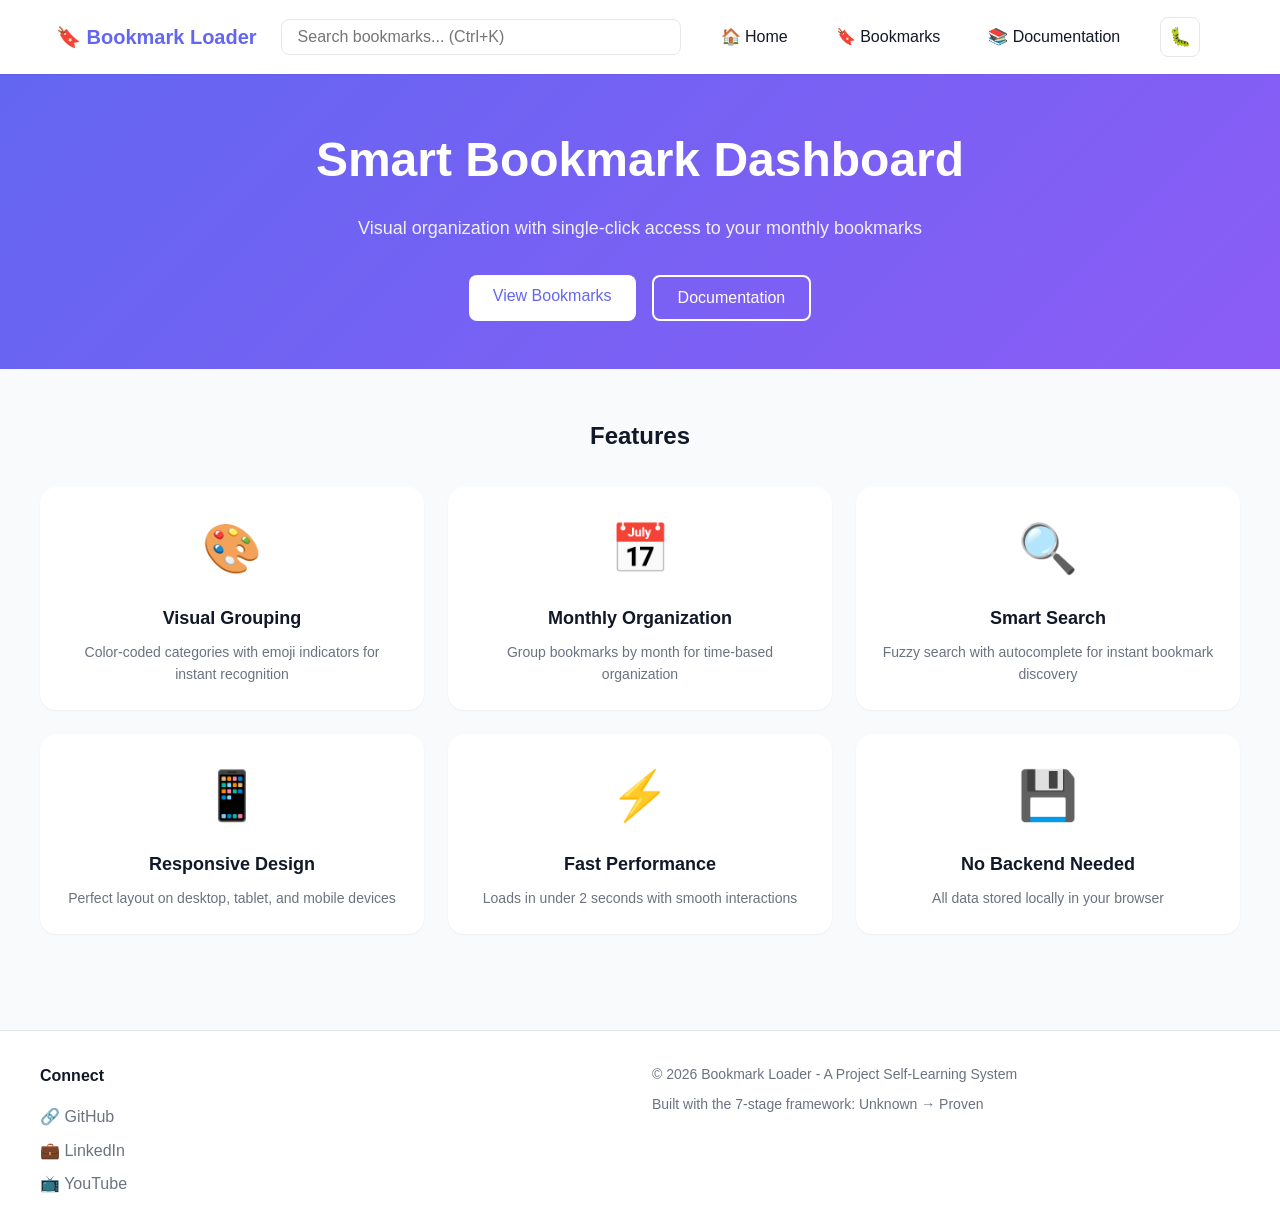
==== index.html @ 61cddf8b "feat: Initialize Project Self-Learning System framework Implement complete 7-stage structure from Un" ====
<!DOCTYPE html>
<html lang="en">
<head>
    <meta charset="UTF-8">
    <meta name="viewport" content="width=device-width, initial-scale=1.0">
    <meta name="description" content="Bookmark Dashboard - Visual organization for single-click access to your bookmarks">
    <title>Bookmark Loader - Smart Bookmark Dashboard</title>
    <link rel="stylesheet" href="css/main.css">
    <link rel="stylesheet" href="css/responsive.css">
</head>
<body>
    <!-- Debug Menu (hidden by default, shown when debug cookie is set) -->
    <nav id="debug-menu" class="debug-menu" style="display: none;">
        <div class="debug-menu-container">
            <span class="debug-label">DEBUG:</span>
            <div id="debug-menu-items"></div>
        </div>
    </nav>

    <!-- Main Navigation -->
    <nav class="main-nav">
        <div class="nav-container">
            <div class="nav-brand">
                <h1>🔖 Bookmark Loader</h1>
            </div>

            <!-- Search Bar -->
            <div class="nav-search">
                <input
                    type="text"
                    id="search-input"
                    placeholder="Search bookmarks... (Ctrl+K)"
                    autocomplete="off"
                />
                <div id="search-autocomplete" class="autocomplete-dropdown"></div>
            </div>

            <!-- Navigation Links -->
            <div class="nav-links" id="nav-links"></div>

            <!-- Debug Toggle Button -->
            <button id="debug-toggle" class="debug-toggle" title="Toggle Debug Menu">
                🐛
            </button>
        </div>
    </nav>

    <!-- Hero Section -->
    <section class="hero">
        <div class="hero-content">
            <h2>Smart Bookmark Dashboard</h2>
            <p>Visual organization with single-click access to your monthly bookmarks</p>
            <div class="hero-actions">
                <a href="bookmarks.html" class="btn btn-primary">View Bookmarks</a>
                <a href="markdown_renderer.html" class="btn btn-secondary">Documentation</a>
            </div>
        </div>
    </section>

    <!-- Features Section -->
    <section class="features">
        <div class="container">
            <h2>Features</h2>
            <div class="features-grid">
                <div class="feature-card">
                    <span class="feature-icon">🎨</span>
                    <h3>Visual Grouping</h3>
                    <p>Color-coded categories with emoji indicators for instant recognition</p>
                </div>
                <div class="feature-card">
                    <span class="feature-icon">📅</span>
                    <h3>Monthly Organization</h3>
                    <p>Group bookmarks by month for time-based organization</p>
                </div>
                <div class="feature-card">
                    <span class="feature-icon">🔍</span>
                    <h3>Smart Search</h3>
                    <p>Fuzzy search with autocomplete for instant bookmark discovery</p>
                </div>
                <div class="feature-card">
                    <span class="feature-icon">📱</span>
                    <h3>Responsive Design</h3>
                    <p>Perfect layout on desktop, tablet, and mobile devices</p>
                </div>
                <div class="feature-card">
                    <span class="feature-icon">⚡</span>
                    <h3>Fast Performance</h3>
                    <p>Loads in under 2 seconds with smooth interactions</p>
                </div>
                <div class="feature-card">
                    <span class="feature-icon">💾</span>
                    <h3>No Backend Needed</h3>
                    <p>All data stored locally in your browser</p>
                </div>
            </div>
        </div>
    </section>

    <!-- Footer -->
    <footer class="footer">
        <div class="container">
            <div class="footer-content">
                <div class="footer-links">
                    <h4>Connect</h4>
                    <div id="social-links"></div>
                </div>
                <div class="footer-info">
                    <p>&copy; 2026 Bookmark Loader - A Project Self-Learning System</p>
                    <p>Built with the 7-stage framework: Unknown → Proven</p>
                </div>
            </div>
        </div>
    </footer>

    <!-- Scripts -->
    <script src="js/menu.js"></script>
    <script src="js/search.js"></script>
    <script src="js/debug.js"></script>
</body>
</html>
---- css/main.css ----
/* CSS Custom Properties (Design Tokens) */
:root {
  /* Colors */
  --primary: #6366f1;
  --secondary: #8b5cf6;
  --success: #10b981;
  --warning: #f59e0b;
  --danger: #ef4444;
  --neutral: #6b7280;
  --background: #f9fafb;
  --surface: #ffffff;
  --text-primary: #111827;
  --text-secondary: #6b7280;
  --border: #e5e7eb;

  /* Spacing */
  --spacing-xs: 0.25rem;
  --spacing-sm: 0.5rem;
  --spacing-md: 1rem;
  --spacing-lg: 1.5rem;
  --spacing-xl: 2rem;
  --spacing-2xl: 3rem;

  /* Typography */
  --font-family: -apple-system, BlinkMacSystemFont, 'Segoe UI', Roboto, Oxygen, Ubuntu, sans-serif;
  --font-size-sm: 0.875rem;
  --font-size-base: 1rem;
  --font-size-lg: 1.125rem;
  --font-size-xl: 1.25rem;
  --font-size-2xl: 1.5rem;
  --font-size-3xl: 2rem;

  /* Shadows */
  --shadow-sm: 0 1px 2px 0 rgba(0, 0, 0, 0.05);
  --shadow-md: 0 4px 6px -1px rgba(0, 0, 0, 0.1);
  --shadow-lg: 0 10px 15px -3px rgba(0, 0, 0, 0.1);

  /* Border Radius */
  --radius-sm: 0.25rem;
  --radius-md: 0.5rem;
  --radius-lg: 1rem;

  /* Transitions */
  --transition-fast: 150ms ease-in-out;
  --transition-base: 300ms ease-in-out;
}

/* Reset & Base Styles */
* {
  margin: 0;
  padding: 0;
  box-sizing: border-box;
}

html {
  scroll-behavior: smooth;
}

body {
  font-family: var(--font-family);
  font-size: var(--font-size-base);
  line-height: 1.6;
  color: var(--text-primary);
  background-color: var(--background);
}

/* Debug Menu Styles */
.debug-menu {
  background-color: #1f2937;
  color: #ffffff;
  padding: var(--spacing-sm) var(--spacing-md);
  border-bottom: 2px solid var(--warning);
  position: sticky;
  top: 0;
  z-index: 1000;
}

.debug-menu-container {
  max-width: 1200px;
  margin: 0 auto;
  display: flex;
  align-items: center;
  gap: var(--spacing-md);
  flex-wrap: wrap;
}

.debug-label {
  font-weight: bold;
  color: var(--warning);
  font-size: var(--font-size-sm);
}

#debug-menu-items {
  display: flex;
  gap: var(--spacing-sm);
  flex-wrap: wrap;
}

#debug-menu-items a {
  color: #ffffff;
  text-decoration: none;
  padding: var(--spacing-xs) var(--spacing-sm);
  background-color: rgba(255, 255, 255, 0.1);
  border-radius: var(--radius-sm);
  font-size: var(--font-size-sm);
  transition: background-color var(--transition-fast);
}

#debug-menu-items a:hover {
  background-color: rgba(255, 255, 255, 0.2);
}

/* Main Navigation */
.main-nav {
  background-color: var(--surface);
  box-shadow: var(--shadow-sm);
  position: sticky;
  top: 0;
  z-index: 999;
}

.nav-container {
  max-width: 1200px;
  margin: 0 auto;
  padding: var(--spacing-md);
  display: flex;
  align-items: center;
  gap: var(--spacing-lg);
  flex-wrap: wrap;
}

.nav-brand h1 {
  font-size: var(--font-size-xl);
  color: var(--primary);
}

.nav-search {
  flex: 1;
  min-width: 250px;
  position: relative;
}

#search-input {
  width: 100%;
  padding: var(--spacing-sm) var(--spacing-md);
  border: 1px solid var(--border);
  border-radius: var(--radius-md);
  font-size: var(--font-size-base);
  transition: border-color var(--transition-fast), box-shadow var(--transition-fast);
}

#search-input:focus {
  outline: none;
  border-color: var(--primary);
  box-shadow: 0 0 0 3px rgba(99, 102, 241, 0.1);
}

.autocomplete-dropdown {
  position: absolute;
  top: 100%;
  left: 0;
  right: 0;
  margin-top: var(--spacing-xs);
  background-color: var(--surface);
  border: 1px solid var(--border);
  border-radius: var(--radius-md);
  box-shadow: var(--shadow-lg);
  max-height: 300px;
  overflow-y: auto;
  display: none;
  z-index: 1000;
}

.autocomplete-dropdown.active {
  display: block;
}

.autocomplete-item {
  padding: var(--spacing-sm) var(--spacing-md);
  cursor: pointer;
  transition: background-color var(--transition-fast);
}

.autocomplete-item:hover,
.autocomplete-item.selected {
  background-color: var(--background);
}

.nav-links {
  display: flex;
  gap: var(--spacing-md);
  align-items: center;
}

.nav-links a {
  color: var(--text-primary);
  text-decoration: none;
  padding: var(--spacing-sm) var(--spacing-md);
  border-radius: var(--radius-md);
  transition: background-color var(--transition-fast);
}

.nav-links a:hover {
  background-color: var(--background);
}

.debug-toggle {
  background-color: transparent;
  border: 1px solid var(--border);
  border-radius: var(--radius-md);
  padding: var(--spacing-sm);
  cursor: pointer;
  font-size: var(--font-size-lg);
  transition: background-color var(--transition-fast);
}

.debug-toggle:hover {
  background-color: var(--background);
}

/* Hero Section */
.hero {
  background: linear-gradient(135deg, var(--primary), var(--secondary));
  color: white;
  padding: var(--spacing-2xl) var(--spacing-md);
  text-align: center;
}

.hero-content h2 {
  font-size: var(--font-size-3xl);
  margin-bottom: var(--spacing-md);
}

.hero-content p {
  font-size: var(--font-size-lg);
  margin-bottom: var(--spacing-xl);
  opacity: 0.9;
}

.hero-actions {
  display: flex;
  gap: var(--spacing-md);
  justify-content: center;
  flex-wrap: wrap;
}

/* Buttons */
.btn {
  display: inline-block;
  padding: var(--spacing-sm) var(--spacing-lg);
  border-radius: var(--radius-md);
  text-decoration: none;
  font-weight: 500;
  transition: transform var(--transition-fast), box-shadow var(--transition-fast);
}

.btn:hover {
  transform: translateY(-2px);
  box-shadow: var(--shadow-lg);
}

.btn-primary {
  background-color: white;
  color: var(--primary);
}

.btn-secondary {
  background-color: transparent;
  color: white;
  border: 2px solid white;
}

/* Features Section */
.features {
  padding: var(--spacing-2xl) var(--spacing-md);
}

.container {
  max-width: 1200px;
  margin: 0 auto;
}

.features h2 {
  font-size: var(--font-size-2xl);
  text-align: center;
  margin-bottom: var(--spacing-xl);
  color: var(--text-primary);
}

.features-grid {
  display: grid;
  grid-template-columns: repeat(auto-fit, minmax(250px, 1fr));
  gap: var(--spacing-lg);
}

.feature-card {
  background-color: var(--surface);
  padding: var(--spacing-lg);
  border-radius: var(--radius-lg);
  box-shadow: var(--shadow-sm);
  text-align: center;
  transition: transform var(--transition-base), box-shadow var(--transition-base);
}

.feature-card:hover {
  transform: translateY(-4px);
  box-shadow: var(--shadow-md);
}

.feature-icon {
  font-size: 3rem;
  display: block;
  margin-bottom: var(--spacing-md);
}

.feature-card h3 {
  font-size: var(--font-size-lg);
  margin-bottom: var(--spacing-sm);
  color: var(--text-primary);
}

.feature-card p {
  color: var(--text-secondary);
  font-size: var(--font-size-sm);
}

/* Footer */
.footer {
  background-color: var(--surface);
  border-top: 1px solid var(--border);
  padding: var(--spacing-xl) var(--spacing-md);
  margin-top: var(--spacing-2xl);
}

.footer-content {
  display: grid;
  grid-template-columns: repeat(auto-fit, minmax(200px, 1fr));
  gap: var(--spacing-lg);
}

.footer-links h4 {
  margin-bottom: var(--spacing-md);
  color: var(--text-primary);
}

#social-links {
  display: flex;
  flex-direction: column;
  gap: var(--spacing-sm);
}

#social-links a {
  color: var(--text-secondary);
  text-decoration: none;
  transition: color var(--transition-fast);
}

#social-links a:hover {
  color: var(--primary);
}

.footer-info p {
  color: var(--text-secondary);
  font-size: var(--font-size-sm);
  margin-bottom: var(--spacing-sm);
}

/* Utility Classes */
.emoji {
  font-family: 'Apple Color Emoji', 'Segoe UI Emoji', 'Segoe UI Symbol', 'Noto Color Emoji', sans-serif;
}
---- css/responsive.css ----
/* Responsive Design - Mobile First Approach */

/* Mobile Styles (< 640px) - Base styles in main.css */

/* Tablet Styles (640px - 1024px) */
@media (min-width: 640px) {
  .nav-container {
    flex-wrap: nowrap;
  }

  .nav-search {
    max-width: 400px;
  }

  .hero-content h2 {
    font-size: 2.5rem;
  }

  .features-grid {
    grid-template-columns: repeat(2, 1fr);
  }
}

/* Desktop Styles (> 1024px) */
@media (min-width: 1024px) {
  .features-grid {
    grid-template-columns: repeat(3, 1fr);
  }

  .hero-content h2 {
    font-size: 3rem;
  }
}

/* Mobile-specific adjustments */
@media (max-width: 640px) {
  .nav-container {
    flex-direction: column;
    align-items: stretch;
  }

  .nav-brand {
    text-align: center;
  }

  .nav-search {
    width: 100%;
  }

  .nav-links {
    flex-wrap: wrap;
    justify-content: center;
  }

  .hero {
    padding: var(--spacing-xl) var(--spacing-md);
  }

  .hero-content h2 {
    font-size: 1.75rem;
  }

  .hero-content p {
    font-size: 1rem;
  }

  .features-grid {
    grid-template-columns: 1fr;
  }

  .footer-content {
    grid-template-columns: 1fr;
    text-align: center;
  }

  #social-links {
    align-items: center;
  }

  .debug-menu-container {
    flex-direction: column;
    align-items: flex-start;
  }

  #debug-menu-items {
    width: 100%;
  }
}

/* Touch-friendly tap targets for mobile */
@media (hover: none) and (pointer: coarse) {
  .nav-links a,
  .btn,
  .debug-toggle,
  .autocomplete-item {
    min-height: 44px;
    display: flex;
    align-items: center;
    justify-content: center;
  }
}

/* Print Styles */
@media print {
  .debug-menu,
  .main-nav,
  .footer {
    display: none;
  }

  .hero {
    background: white;
    color: black;
  }

  .feature-card {
    break-inside: avoid;
  }
}

/* High contrast mode support */
@media (prefers-contrast: high) {
  :root {
    --border: #000000;
    --text-secondary: #000000;
  }

  .btn-secondary {
    border-width: 3px;
  }
}

/* Reduced motion support */
@media (prefers-reduced-motion: reduce) {
  * {
    animation-duration: 0.01ms !important;
    animation-iteration-count: 1 !important;
    transition-duration: 0.01ms !important;
  }

  html {
    scroll-behavior: auto;
  }
}

/* Dark mode support (future enhancement) */
@media (prefers-color-scheme: dark) {
  :root {
    --background: #111827;
    --surface: #1f2937;
    --text-primary: #f9fafb;
    --text-secondary: #d1d5db;
    --border: #374151;
  }

  .debug-menu {
    background-color: #000000;
  }

  .hero {
    background: linear-gradient(135deg, #4f46e5, #7c3aed);
  }
}
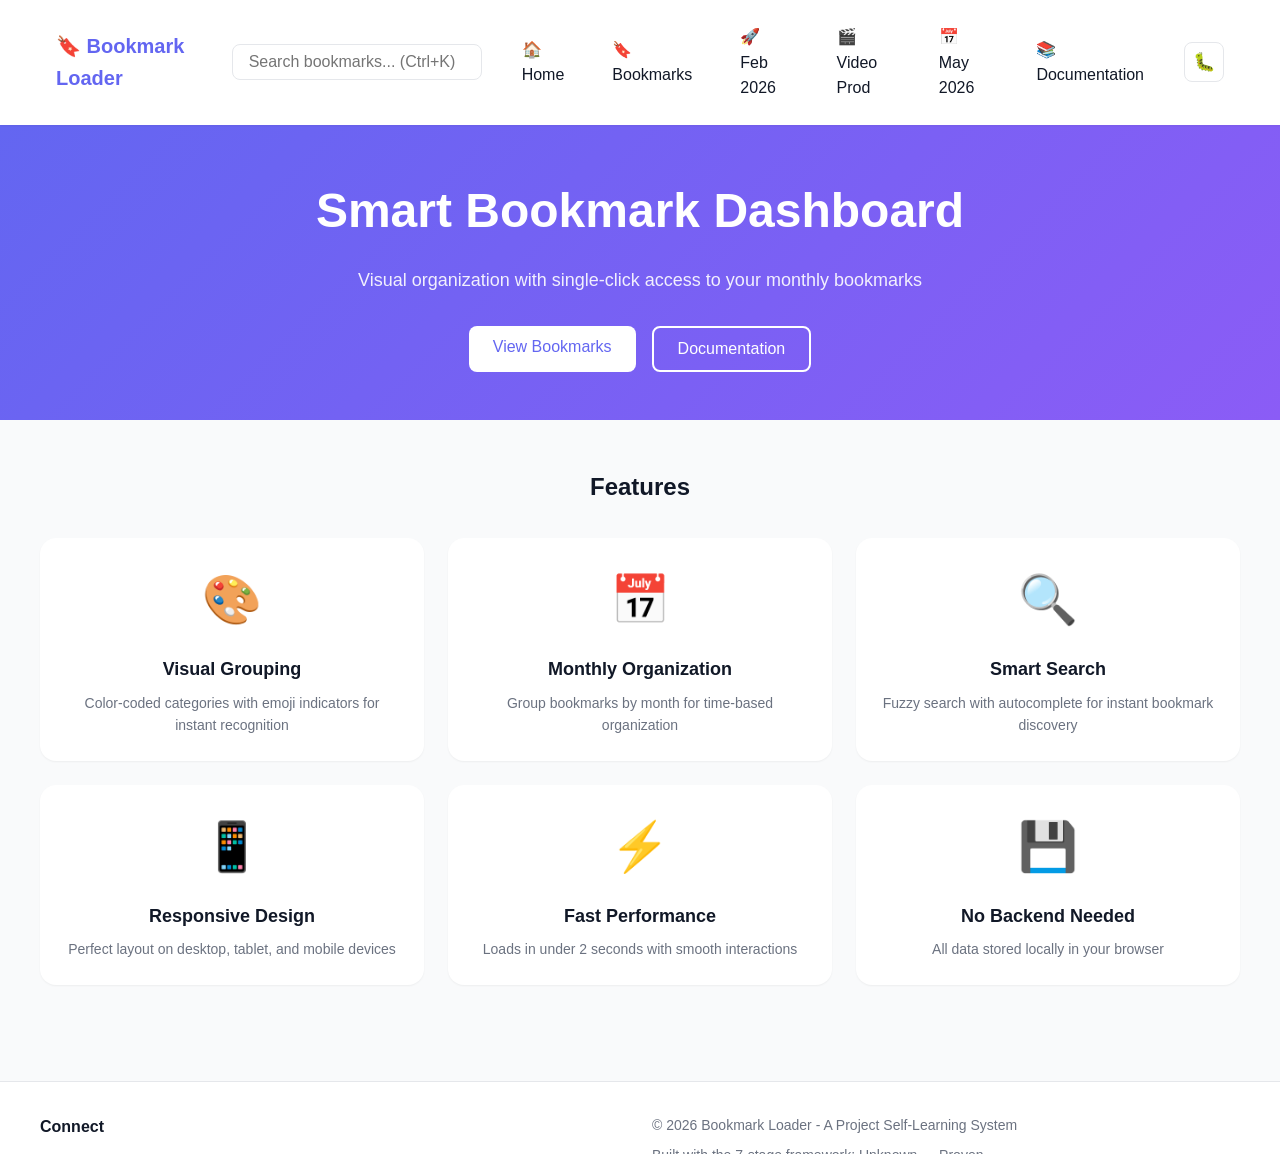
==== commit 132e7fc8: "Move all HTML to 5_Symbols/ and add shared navigation menu - git mv all root HTML files into 5_Symbo" ====
--- a/index.html
+++ b/index.html
@@ -2,119 +2,10 @@
 <html lang="en">
 <head>
     <meta charset="UTF-8">
-    <meta name="viewport" content="width=device-width, initial-scale=1.0">
-    <meta name="description" content="Bookmark Dashboard - Visual organization for single-click access to your bookmarks">
-    <title>Bookmark Loader - Smart Bookmark Dashboard</title>
-    <link rel="stylesheet" href="css/main.css">
-    <link rel="stylesheet" href="css/responsive.css">
+    <meta http-equiv="refresh" content="0; url=5_Symbols/index.html">
+    <title>Bookmark Loader</title>
 </head>
 <body>
-    <!-- Debug Menu (hidden by default, shown when debug cookie is set) -->
-    <nav id="debug-menu" class="debug-menu" style="display: none;">
-        <div class="debug-menu-container">
-            <span class="debug-label">DEBUG:</span>
-            <div id="debug-menu-items"></div>
-        </div>
-    </nav>
-
-    <!-- Main Navigation -->
-    <nav class="main-nav">
-        <div class="nav-container">
-            <div class="nav-brand">
-                <h1>🔖 Bookmark Loader</h1>
-            </div>
-
-            <!-- Search Bar -->
-            <div class="nav-search">
-                <input
-                    type="text"
-                    id="search-input"
-                    placeholder="Search bookmarks... (Ctrl+K)"
-                    autocomplete="off"
-                />
-                <div id="search-autocomplete" class="autocomplete-dropdown"></div>
-            </div>
-
-            <!-- Navigation Links -->
-            <div class="nav-links" id="nav-links"></div>
-
-            <!-- Debug Toggle Button -->
-            <button id="debug-toggle" class="debug-toggle" title="Toggle Debug Menu">
-                🐛
-            </button>
-        </div>
-    </nav>
-
-    <!-- Hero Section -->
-    <section class="hero">
-        <div class="hero-content">
-            <h2>Smart Bookmark Dashboard</h2>
-            <p>Visual organization with single-click access to your monthly bookmarks</p>
-            <div class="hero-actions">
-                <a href="bookmarks.html" class="btn btn-primary">View Bookmarks</a>
-                <a href="markdown_renderer.html" class="btn btn-secondary">Documentation</a>
-            </div>
-        </div>
-    </section>
-
-    <!-- Features Section -->
-    <section class="features">
-        <div class="container">
-            <h2>Features</h2>
-            <div class="features-grid">
-                <div class="feature-card">
-                    <span class="feature-icon">🎨</span>
-                    <h3>Visual Grouping</h3>
-                    <p>Color-coded categories with emoji indicators for instant recognition</p>
-                </div>
-                <div class="feature-card">
-                    <span class="feature-icon">📅</span>
-                    <h3>Monthly Organization</h3>
-                    <p>Group bookmarks by month for time-based organization</p>
-                </div>
-                <div class="feature-card">
-                    <span class="feature-icon">🔍</span>
-                    <h3>Smart Search</h3>
-                    <p>Fuzzy search with autocomplete for instant bookmark discovery</p>
-                </div>
-                <div class="feature-card">
-                    <span class="feature-icon">📱</span>
-                    <h3>Responsive Design</h3>
-                    <p>Perfect layout on desktop, tablet, and mobile devices</p>
-                </div>
-                <div class="feature-card">
-                    <span class="feature-icon">⚡</span>
-                    <h3>Fast Performance</h3>
-                    <p>Loads in under 2 seconds with smooth interactions</p>
-                </div>
-                <div class="feature-card">
-                    <span class="feature-icon">💾</span>
-                    <h3>No Backend Needed</h3>
-                    <p>All data stored locally in your browser</p>
-                </div>
-            </div>
-        </div>
-    </section>
-
-    <!-- Footer -->
-    <footer class="footer">
-        <div class="container">
-            <div class="footer-content">
-                <div class="footer-links">
-                    <h4>Connect</h4>
-                    <div id="social-links"></div>
-                </div>
-                <div class="footer-info">
-                    <p>&copy; 2026 Bookmark Loader - A Project Self-Learning System</p>
-                    <p>Built with the 7-stage framework: Unknown → Proven</p>
-                </div>
-            </div>
-        </div>
-    </footer>
-
-    <!-- Scripts -->
-    <script src="js/menu.js"></script>
-    <script src="js/search.js"></script>
-    <script src="js/debug.js"></script>
+    <p>Redirecting to <a href="5_Symbols/index.html">Bookmark Loader</a>...</p>
 </body>
 </html>
